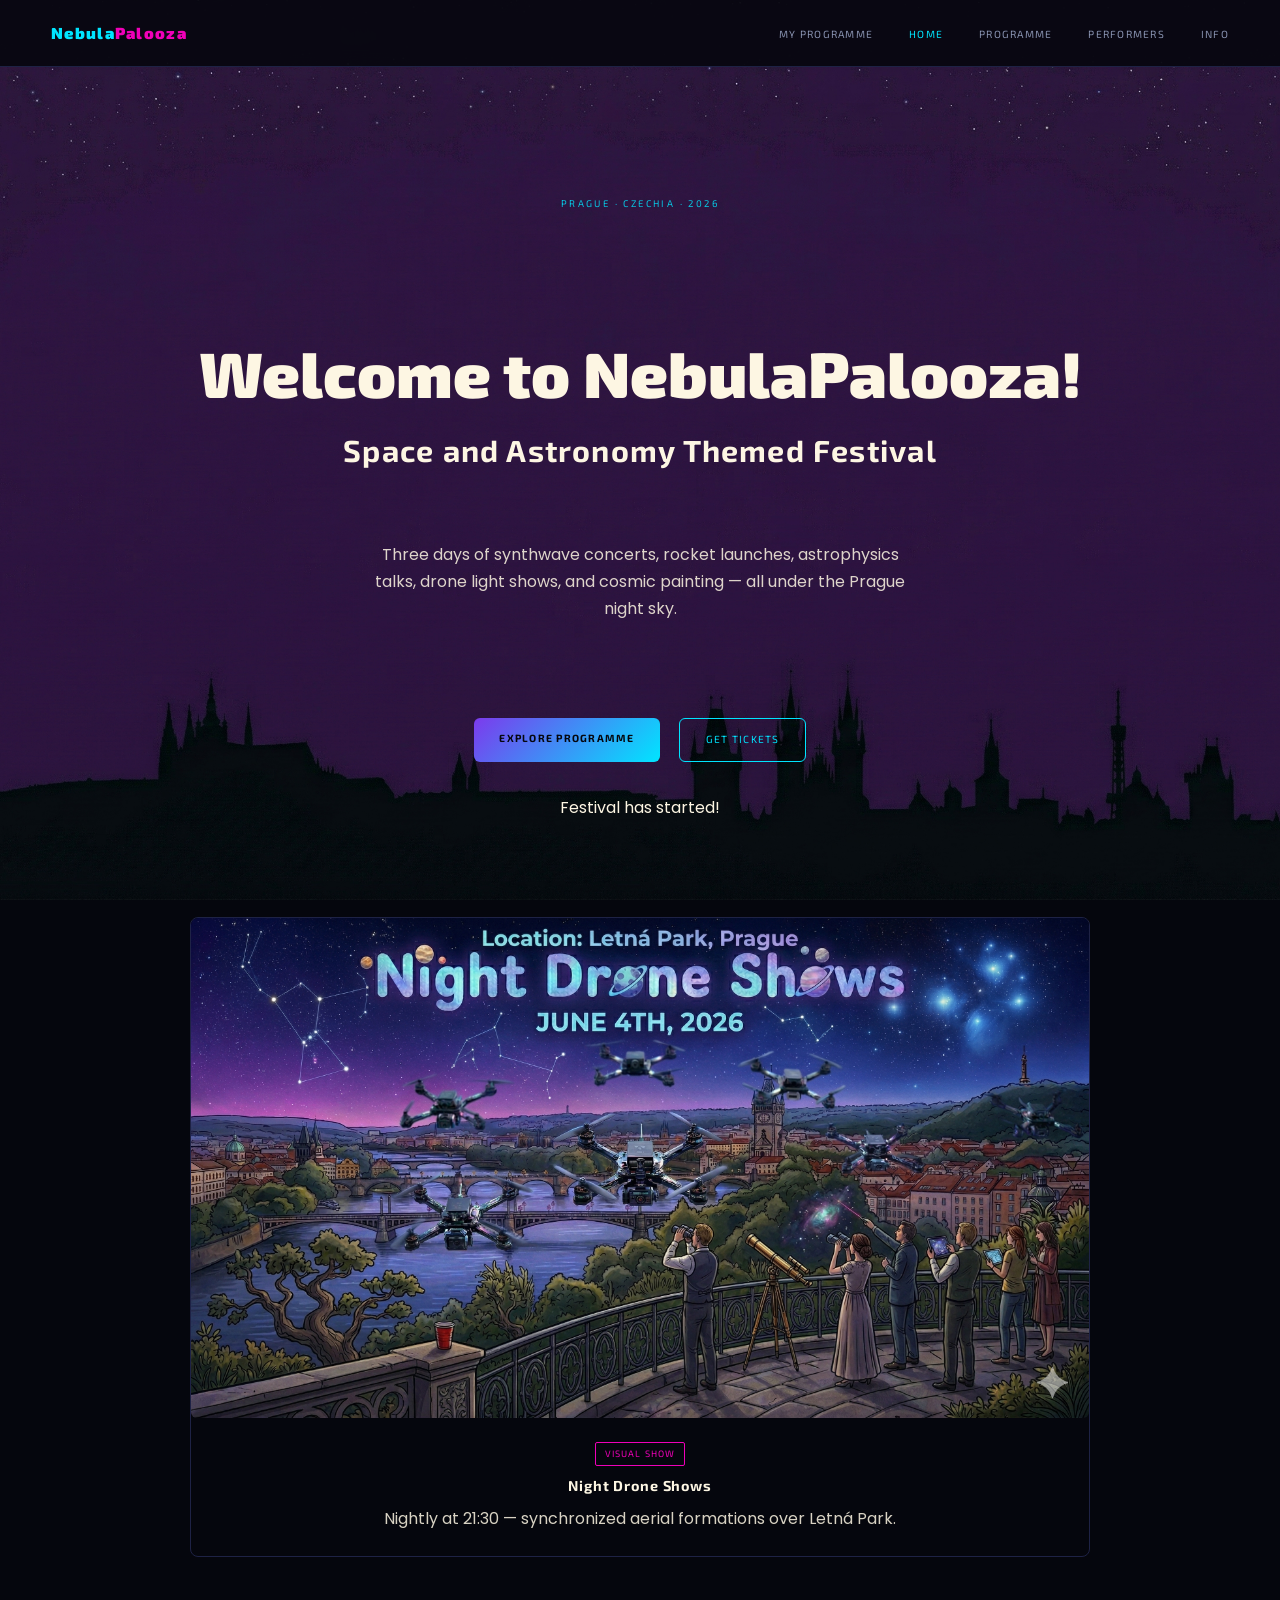
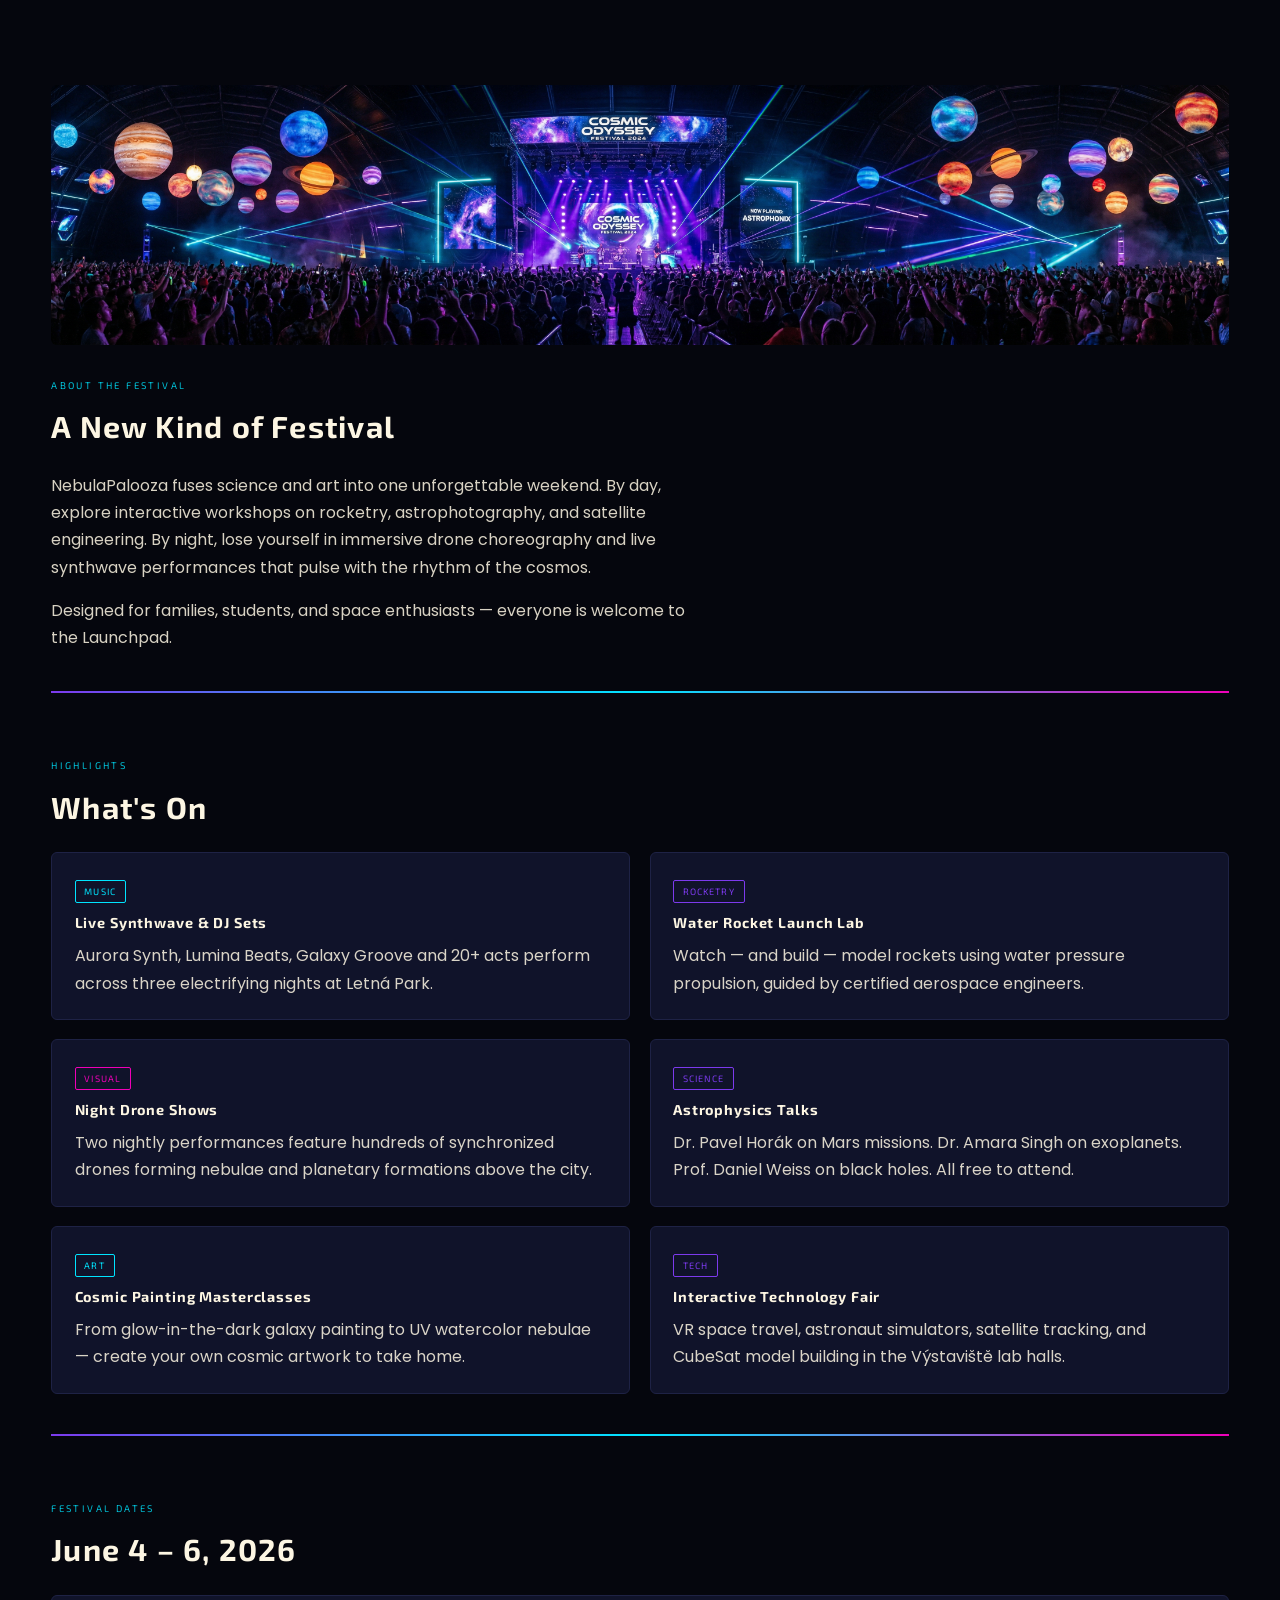
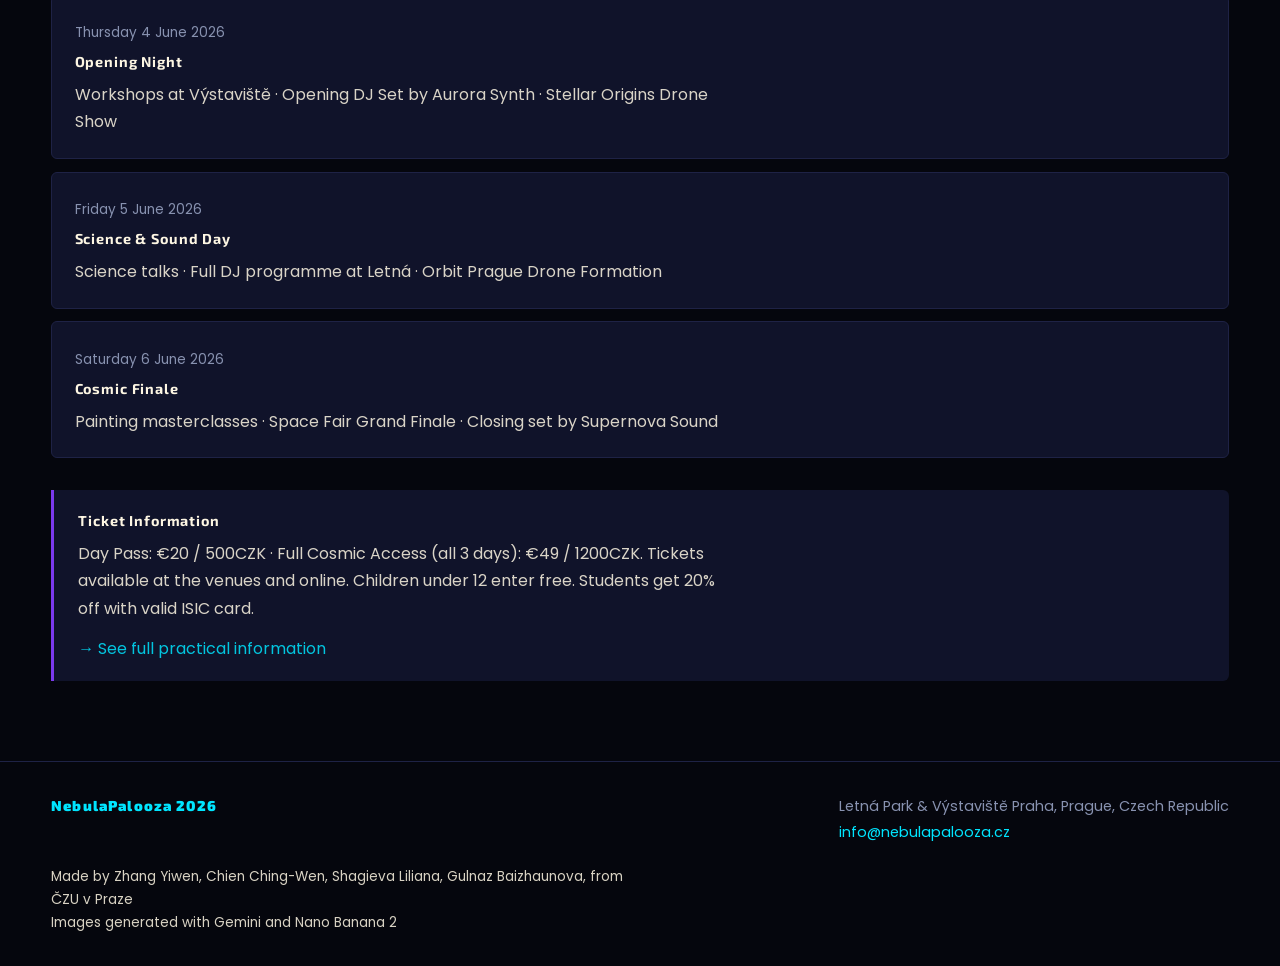
==== web/index.html @ 49fc740e "first commit" ====
<!doctype html>
<html lang="en">
  <head>
    <meta charset="UTF-8" />
    <meta name="viewport" content="width=device-width, initial-scale=1.0" />
    <title>NebulaPalooza 2026 – Space Meets Sound | Prague</title>
    <meta
      name="description"
      content="NebulaPalooza 2026 — a Sci-Art fusion festival in Prague blending synthwave music, rocket launches, astrophysics talks, and cosmic painting masterclasses. June 4–6, 2026."
    />

    <!-- Open Graph -->
    <meta
      property="og:title"
      content="NebulaPalooza 2026 – Space Meets Sound"
    />
    <meta
      property="og:description"
      content="A Sci-Art fusion festival in Prague — June 4–6, 2026. Live synthwave, rocket launches, science talks, and cosmic art."
    />
    <meta
      property="og:image"
      content="https://picsum.photos/seed/nebula/1200/630"
    />
    <meta property="og:type" content="website" />

    <!-- JSON-LD: Festival -->
    <script type="application/ld+json">
      {
        "@context": "https://schema.org",
        "@type": "Festival",
        "name": "NebulaPalooza",
        "url": "https://nebulapalooza.cz",
        "description": "A Sci-Art fusion festival blending high-energy music with educational space exploration.",
        "startDate": "2026-06-04",
        "endDate": "2026-06-06",
        "location": [
          {
            "@type": "Place",
            "name": "Letná Park",
            "address": {
              "@type": "PostalAddress",
              "addressLocality": "Prague",
              "addressCountry": "CZ"
            }
          },
          {
            "@type": "Place",
            "name": "Výstaviště Praha",
            "address": {
              "@type": "PostalAddress",
              "addressLocality": "Prague",
              "addressCountry": "CZ"
            }
          }
        ],
        "organizer": { "@type": "Organization", "name": "NebulaPalooza Team" }
      }
    </script>

    <link rel="stylesheet" href="style.css" />
  </head>
  <body class="home">
    <header>
      <div class="logo">Nebula<span>Palooza</span></div>
      <nav>
        <a href="custom_list.html">My Programme</a>
        <a href="index.html" class="active">Home</a>
        <a href="programme.html">Programme</a>
        <a href="performers.html">Performers</a>
        <a href="practical.html">Info</a>
      </nav>
    </header>

    <main>
      <section class="hero">
        <div class="hero-content">
          <p class="label">PRAGUE · CZECHIA · 2026</p>
          <h1>Welcome to NebulaPalooza!</h1>
          <h2>Space and Astronomy Themed Festival</h2>
          <p>Three days of synthwave concerts, rocket launches, astrophysics talks, drone light shows, and cosmic painting — all under the Prague night sky.</p>
          <div class="cta-row">
            <a href="programme.html" class="btn btn-primary">Explore Programme</a>
            <a href="practical.html" class="btn btn-ghost">Get Tickets</a>
          </div>

          <div class="countdown">
            <div class="countdown-box">
              <span class="num" id="cd-days">--</span>
              <span class="lbl">Days</span>
            </div>
            <div class="countdown-box">
              <span class="num" id="cd-hrs">--</span>
              <span class="lbl">Hours</span>
            </div>
            <div class="countdown-box">
              <span class="num" id="cd-min">--</span>
              <span class="lbl">Minutes</span>
            </div>
            <div class="countdown-box">
              <span class="num" id="cd-sec">--</span>
              <span class="lbl">Seconds</span>
            </div>
          </div>
        </div>

        <!-- Carousel -->
        <div class="carousel" style="position:relative;z-index:1;">
          <div class="carousel-track" id="carousel-track">

            <div class="carousel-slide">
              <img src="images/carousel_1.png" alt="Night drone show at Letná Park" class="carousel-img">
              <div class="carousel-caption">
                <div class="tag tag-pink">Visual Show</div>
                <h3>Night Drone Shows</h3>
                <p>Nightly at 21:30 — synchronized aerial formations over Letná Park.</p>
              </div>
            </div>

            <div class="carousel-slide">
              <img src="images/carousel_2.png" alt="Live synthwave concert" class="carousel-img">
              <div class="carousel-caption">
                <div class="tag tag-cyan">Music</div>
                <h3>Live Synthwave & DJs</h3>
                <p>Aurora Synth, Lumina Beats, Galaxy Groove and 20+ acts over three nights.</p>
              </div>
            </div>

            <div class="carousel-slide">
              <img src="images/carousel_3.png" alt="Water rocket launch" class="carousel-img">
              <div class="carousel-caption">
                <div class="tag">Rocketry</div>
                <h3>Water Rocket Launch Lab</h3>
                <p>Build and launch model rockets with certified aerospace engineers.</p>
              </div>
            </div>

            <div class="carousel-slide">
              <img src="images/carousel_4.png" alt="Cosmic painting masterclass" class="carousel-img">
              <div class="carousel-caption">
                <div class="tag tag-pink">Art</div>
                <h3>Cosmic Painting Masterclasses</h3>
                <p>Glow-in-the-dark galaxies, UV nebulae, and alien worlds — all levels welcome.</p>
              </div>
            </div>
          </div>
        </div>
      </section>

      <!-- About -->
      <section id="about">
        <img
          src="images/banner.png"
          id="banner"
          alt="NebulaPalooza night scene with drone light show over Letná Park"
        />
        <p class="label">About the festival</p>
        <h2>A New Kind of Festival</h2>
        <p>
          NebulaPalooza fuses science and art into one unforgettable weekend. By
          day, explore interactive workshops on rocketry, astrophotography, and
          satellite engineering. By night, lose yourself in immersive drone
          choreography and live synthwave performances that pulse with the
          rhythm of the cosmos.
        </p>
        <p style="margin-top: 1rem">
          Designed for families, students, and space enthusiasts — everyone is
          welcome to the Launchpad.
        </p>
      </section>

      <hr class="glow-line" />

      <!-- Highlights -->
      <section id="highlights">
        <p class="label">Highlights</p>
        <h2>What's On</h2>
        <div class="grid-2">
          <article class="card">
            <div class="tag tag-cyan">Music</div>
            <h3>Live Synthwave & DJ Sets</h3>
            <p>
              Aurora Synth, Lumina Beats, Galaxy Groove and 20+ acts perform
              across three electrifying nights at Letná Park.
            </p>
          </article>
          <article class="card">
            <div class="tag">Rocketry</div>
            <h3>Water Rocket Launch Lab</h3>
            <p>
              Watch — and build — model rockets using water pressure propulsion,
              guided by certified aerospace engineers.
            </p>
          </article>
          <article class="card">
            <div class="tag tag-pink">Visual</div>
            <h3>Night Drone Shows</h3>
            <p>
              Two nightly performances feature hundreds of synchronized drones
              forming nebulae and planetary formations above the city.
            </p>
          </article>
          <article class="card">
            <div class="tag">Science</div>
            <h3>Astrophysics Talks</h3>
            <p>
              Dr. Pavel Horák on Mars missions. Dr. Amara Singh on exoplanets.
              Prof. Daniel Weiss on black holes. All free to attend.
            </p>
          </article>
          <article class="card">
            <div class="tag tag-cyan">Art</div>
            <h3>Cosmic Painting Masterclasses</h3>
            <p>
              From glow-in-the-dark galaxy painting to UV watercolor nebulae —
              create your own cosmic artwork to take home.
            </p>
          </article>
          <article class="card">
            <div class="tag">Tech</div>
            <h3>Interactive Technology Fair</h3>
            <p>
              VR space travel, astronaut simulators, satellite tracking, and
              CubeSat model building in the Výstaviště lab halls.
            </p>
          </article>
        </div>
      </section>

      <hr class="glow-line" />

      <!-- Dates -->
      <section id="dates">
        <p class="label">Festival Dates</p>
        <h2>June 4 – 6, 2026</h2>
        <ul>
          <li class="card" style="margin-bottom: 0.8rem">
            <time datetime="2026-06-04">Thursday 4 June 2026</time>
            <h3 style="margin-top: 0.3rem">Opening Night</h3>
            <p>
              Workshops at Výstaviště · Opening DJ Set by Aurora Synth · Stellar
              Origins Drone Show
            </p>
          </li>
          <li class="card" style="margin-bottom: 0.8rem">
            <time datetime="2026-06-05">Friday 5 June 2026</time>
            <h3 style="margin-top: 0.3rem">Science & Sound Day</h3>
            <p>
              Science talks · Full DJ programme at Letná · Orbit Prague Drone
              Formation
            </p>
          </li>
          <li class="card">
            <time datetime="2026-06-06">Saturday 6 June 2026</time>
            <h3 style="margin-top: 0.3rem">Cosmic Finale</h3>
            <p>
              Painting masterclasses · Space Fair Grand Finale · Closing set by
              Supernova Sound
            </p>
          </li>
        </ul>
      </section>

      <aside>
        <h3>Ticket Information</h3>
        <p>
          Day Pass: €20 / 500CZK · Full Cosmic Access (all 3 days): €49 / 1200CZK. Tickets
          available at the venues and online. Children under 12 enter free. Students get 20% off with valid ISIC card.
        </p>
        <p style="margin-top: 0.8rem">
          <a href="practical.html">→ See full practical information</a>
        </p>
      </aside>
    </main>

    <footer>
      <div class="logo">NebulaPalooza 2026</div>
      <address>
        Letná Park &amp; Výstaviště Praha, Prague, Czech Republic<br />
        <a href="mailto:info@nebulapalooza.cz">info@nebulapalooza.cz</a>
      </address>
      <p>Made by Zhang Yiwen, Chien Ching-Wen, Shagieva Liliana, Gulnaz Baizhaunova, from ČZU v Praze <br> Images generated with Gemini and Nano Banana 2</p>
    </footer>

    <script src="carousel.js"></script>
    <script src="countdown.js"></script>
  </body>
</html>
---- web/style.css ----
/* NebulaPalooza 2026 — style.css */

/* --- 1. Imports --- */
@import url('https://fonts.googleapis.com/css2?family=Exo+2:wght@400;700;900&family=Poppins:wght@300;400;500&display=swap');

/* --- 2. Custom Properties --- */
:root {
  --black: #05060d;
  --panel: #10132a;
  --border: #1e2245;
  --cyan: #00e5ff;
  --violet: #7c3aed;
  --pink: #f000b8;
  --white: #fdf6e3;
  --muted: #8892b0;
  --fh: 'Exo 2', sans-serif;
  --fb: 'Poppins', sans-serif;
  --gap: 1.2rem;
  --section-gap: 4rem;
}

/* --- 3. Reset & Base --- */
*,
*::before,
*::after {
  box-sizing: border-box;
  margin: 0;
  padding: 0;
}

html {
  scroll-behavior: smooth;
}

body {
  background-image: url('images/background.png');
  background-size: cover;
  background-attachment: fixed;
  background-position: center top;
  background-color: var(--black);
  color: var(--white);
  font-family: var(--fb);
  font-size: 1rem;
  line-height: 1.7;
}

img {
  display: block;
  max-width: 100%;
  border-radius: 6px;
}

a {
  color: var(--cyan);
  text-decoration: none;
}

a:hover {
  text-decoration: underline;
}

ul,
ol {
  list-style: none;
}

/* --- 4. Typography --- */
h1,
h2,
h3 {
  font-family: var(--fh);
  font-weight: 700;
}

h1 {
  font-size: clamp(2rem, 5vw, 4.5rem);
  font-weight: 900;
  line-height: 1.05;
}

h2 {
  font-size: clamp(1.3rem, 3vw, 1.9rem);
  letter-spacing: 0.04em;
  margin-bottom: var(--gap);
}

h3 {
  font-size: 0.9rem;
  letter-spacing: 0.06em;
  margin-bottom: 0.4rem;
}

p {
  color: var(--white);
  max-width: 65ch;
  opacity: 0.85;
}

time {
  color: var(--muted);
  font-size: 0.85rem;
}

address {
  font-style: normal;
  color: var(--muted);
  font-size: 0.9rem;
  line-height: 1.8;
}

.label {
  font-family: var(--fh);
  font-size: 0.6rem;
  letter-spacing: 0.25em;
  text-transform: uppercase;
  color: var(--cyan);
  margin-bottom: 0.5rem;
}

/* --- 5. Header & Nav --- */
header {
  display: flex;
  align-items: center;
  justify-content: space-between;
  padding: 1.2rem 4vw;
  border-bottom: 1px solid var(--border);
  background: rgba(5, 6, 13, 0.88);
  backdrop-filter: blur(10px);
  position: sticky;
  top: 0;
  z-index: 100;
}

.logo {
  font-family: var(--fh);
  font-size: 1rem;
  font-weight: 900;
  letter-spacing: 0.08em;
  color: var(--cyan);
}

.logo span {
  color: var(--pink);
}

nav a {
  font-family: var(--fh);
  font-size: 0.65rem;
  letter-spacing: 0.12em;
  text-transform: uppercase;
  color: var(--muted);
  margin-left: 2rem;
  transition: color 0.2s;
}

nav a:hover,
nav a.active {
  color: var(--cyan);
  text-decoration: none;
}

/* --- 6. Layout --- */
main {
  padding: 0 4vw 5rem;
}

section {
  margin-top: var(--section-gap);
}

.grid-2,
.grid-3 {
  display: grid;
  grid-template-columns: repeat(auto-fill, minmax(400px, 1fr));
  gap: var(--gap);
}

.glow-line {
  height: 2px;
  background: linear-gradient(90deg, var(--violet), var(--cyan), var(--pink));
  border: none;
  margin: 2.5rem 0;
}

/* --- 7. Components --- */
.card {
  background: var(--panel);
  border: 1px solid var(--border);
  border-radius: 6px;
  padding: 1.4rem;
  transition: border-color 0.2s, transform 0.2s;
}

.card:hover {
  border-color: var(--cyan);
  transform: translateY(-3px);
}

.tag {
  display: inline-block;
  font-family: var(--fh);
  font-size: 0.58rem;
  letter-spacing: 0.12em;
  text-transform: uppercase;
  padding: 0.18rem 0.55rem;
  border-radius: 2px;
  border: 1px solid var(--violet);
  color: var(--violet);
  margin-bottom: 0.5rem;
}

.tag-cyan {
  border-color: var(--cyan);
  color: var(--cyan);
}

.tag-pink {
  border-color: var(--pink);
  color: var(--pink);
}

.btn {
  display: inline-block;
  font-family: var(--fh);
  font-size: 0.65rem;
  letter-spacing: 0.12em;
  text-transform: uppercase;
  padding: 0.75rem 1.6rem;
  border-radius: 6px;
  transition: opacity 0.2s, transform 0.2s;
}

.btn:hover {
  opacity: 0.85;
  transform: translateY(-2px);
  text-decoration: none;
}

.btn-primary {
  background: linear-gradient(135deg, var(--violet), var(--cyan));
  color: var(--black);
  font-weight: 700;
}

.btn-ghost {
  border: 1px solid var(--cyan);
  color: var(--cyan);
}

aside {
  background: var(--panel);
  border-left: 3px solid var(--violet);
  padding: 1.2rem 1.5rem;
  border-radius: 0 6px 6px 0;
  margin-top: 2rem;
}

/* --- 8. Hero --- */
.hero {
  min-height: 86vh;
  display: flex;
  flex-direction: column;
  justify-content: center;
  align-items: center;
  text-align: center;
  padding: var(--section-gap) 0;
}

.hero h1 {
  white-space: nowrap;
  margin-top: var(--section-gap);
  margin-bottom: var(--gap);
}

.hero h2 {
  margin-bottom: var(--section-gap);
}

.hero-content {
  display: flex;
  flex-direction: column;
  align-items: center;
  margin-bottom: var(--section-gap);
}

.hero-content > p {
  text-align: center;
  max-width: 55ch;
  margin-bottom: var(--section-gap);
}

.cta-row {
  display: flex;
  gap: var(--gap);
  flex-wrap: wrap;
  justify-content: center;
  margin-top: 2rem;
}

.countdown {
  display: flex;
  gap: 2rem;
  justify-content: center;
  margin: 2rem 0;
}

.countdown .num {
  display: block;
  font-family: var(--fh);
  font-size: 2.2rem;
  font-weight: 900;
  color: var(--cyan);
}

.countdown .lbl {
  font-size: 0.6rem;
  letter-spacing: 0.15em;
  text-transform: uppercase;
  color: var(--muted);
}

/* --- 9. Programme --- */
.event-row {
  display: grid;
  grid-template-columns: 90px 1fr auto;
  align-items: center;
  gap: var(--gap);
  padding: 0.85rem 1rem;
  border-bottom: 1px solid var(--border);
}

.event-row:hover {
  background: rgba(255, 255, 255, 0.03);
}

/* --- 10. Performers --- */
.detail-grid {
  display: grid;
  grid-template-columns: 260px 1fr;
  gap: 2.5rem;
  align-items: start;
}

.performer-photo {
  width: 100%;
  aspect-ratio: 1;
  object-fit: cover;
  border-radius: 6px;
  border: 2px solid var(--border);
}

/* --- 11. Special images --- */
#banner {
  width: 100%;
  height: 260px;
  object-fit: cover;
  margin-bottom: 2rem;
}

#events {
  width: 100%;
  height: 270px;
  object-fit: cover;
  border: 1px solid var(--cyan);
  box-shadow: 0 0 24px rgba(0, 229, 255, 0.25);
  margin-bottom: 2rem;
}

/* --- 12. Carousel --- */
.carousel {
  max-width: 900px;
  width: 100%;
  margin: 0 auto;
  overflow: hidden;
  border-radius: 8px;
  border: 1px solid var(--border);
}

.carousel-track {
  display: flex;
  transition: transform 0.8s cubic-bezier(0.4, 0, 0.2, 1);
}

.carousel-slide {
  min-width: 100%;
  flex-shrink: 0;
  overflow: hidden;
}

.carousel-slide img {
  width: 100%;
  height: 500px;
  object-fit: cover;
}

.carousel-caption {
  padding: 1.5rem 2rem;
  text-align: center;
  display: flex;
  flex-direction: column;
  align-items: center;
}

/* --- 13. Footer --- */
footer {
  border-top: 1px solid var(--border);
  padding: 2rem 4vw;
  display: flex;
  justify-content: space-between;
  flex-wrap: wrap;
  gap: var(--gap);
  color: var(--muted);
  font-size: 0.85rem;
}

footer .logo {
  font-family: var(--fh);
  font-size: 0.9rem;
  color: var(--cyan);
}

/* --- 14. Media Queries --- */
@media (max-width: 680px) {
  nav a {
    margin-left: 0.8rem;
  }

  .detail-grid,
  .event-row {
    grid-template-columns: 1fr;
  }

  .countdown {
    gap: var(--gap);
  }
}
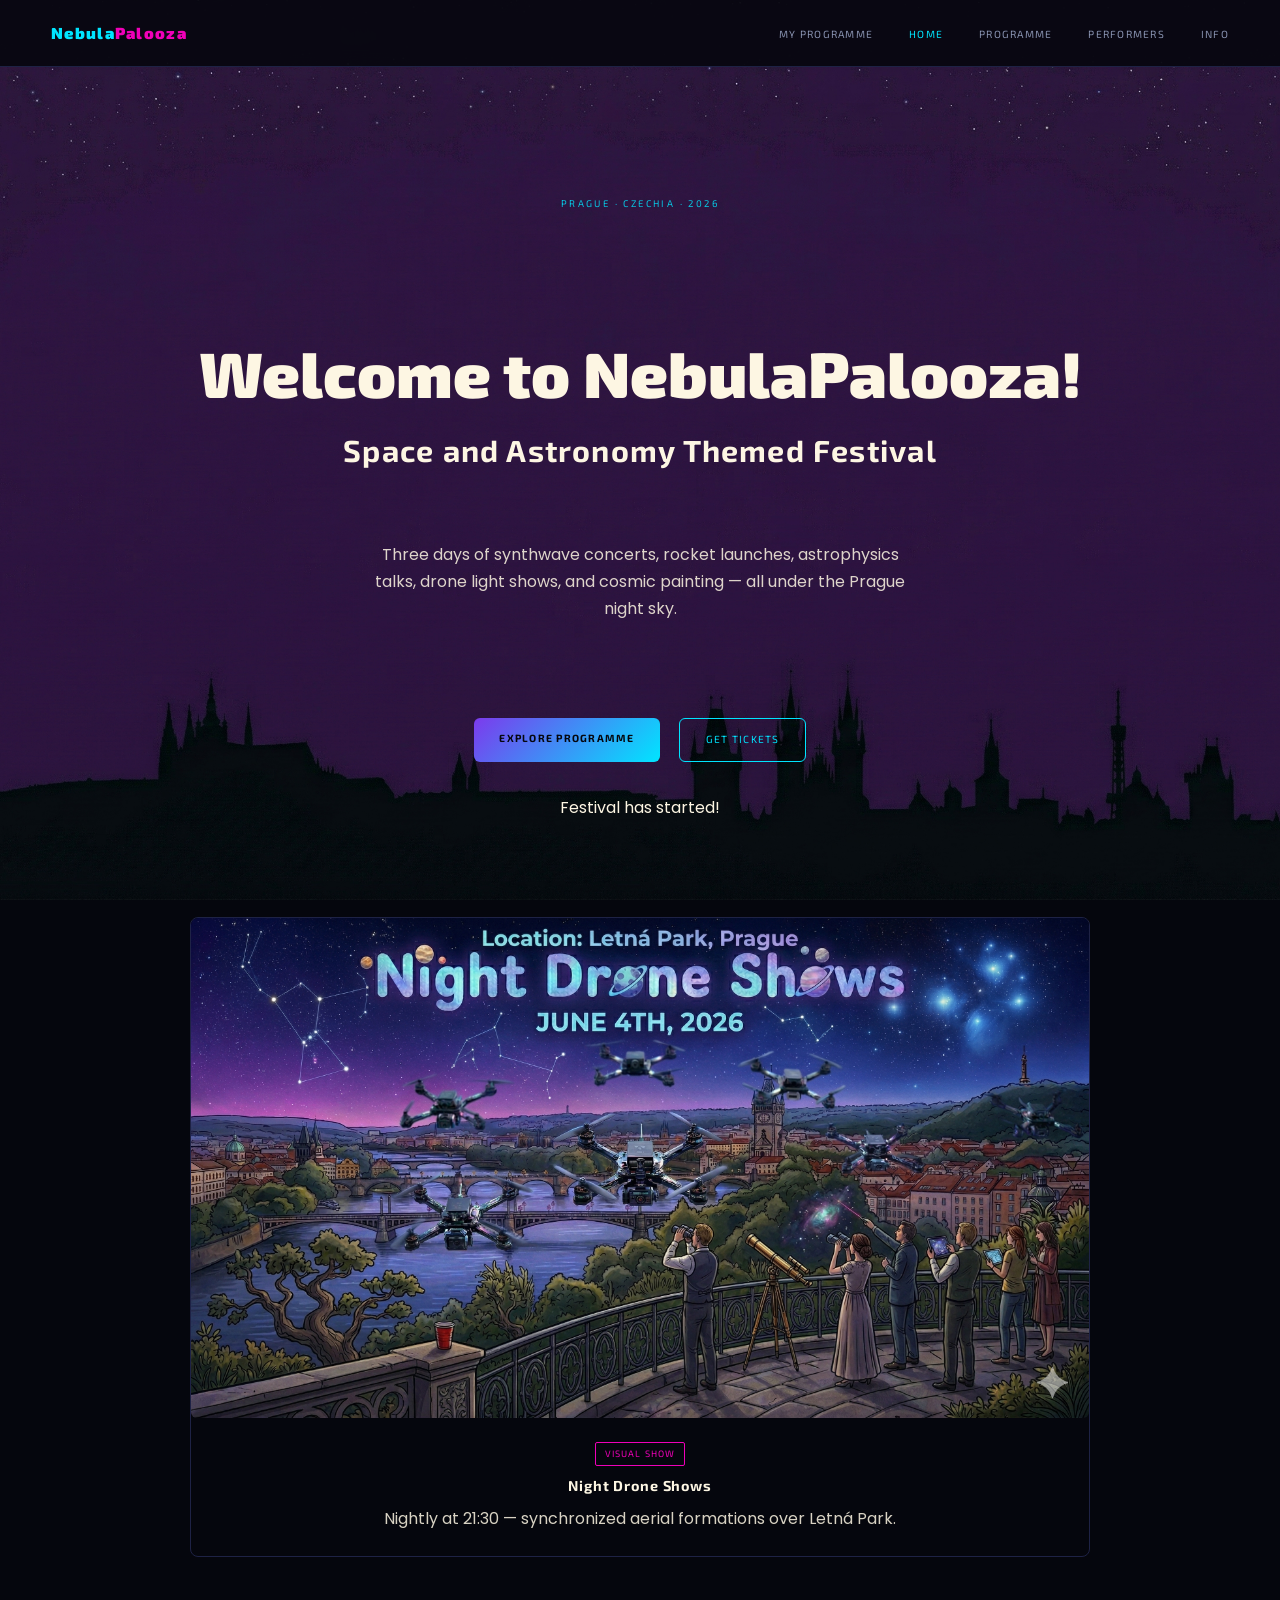
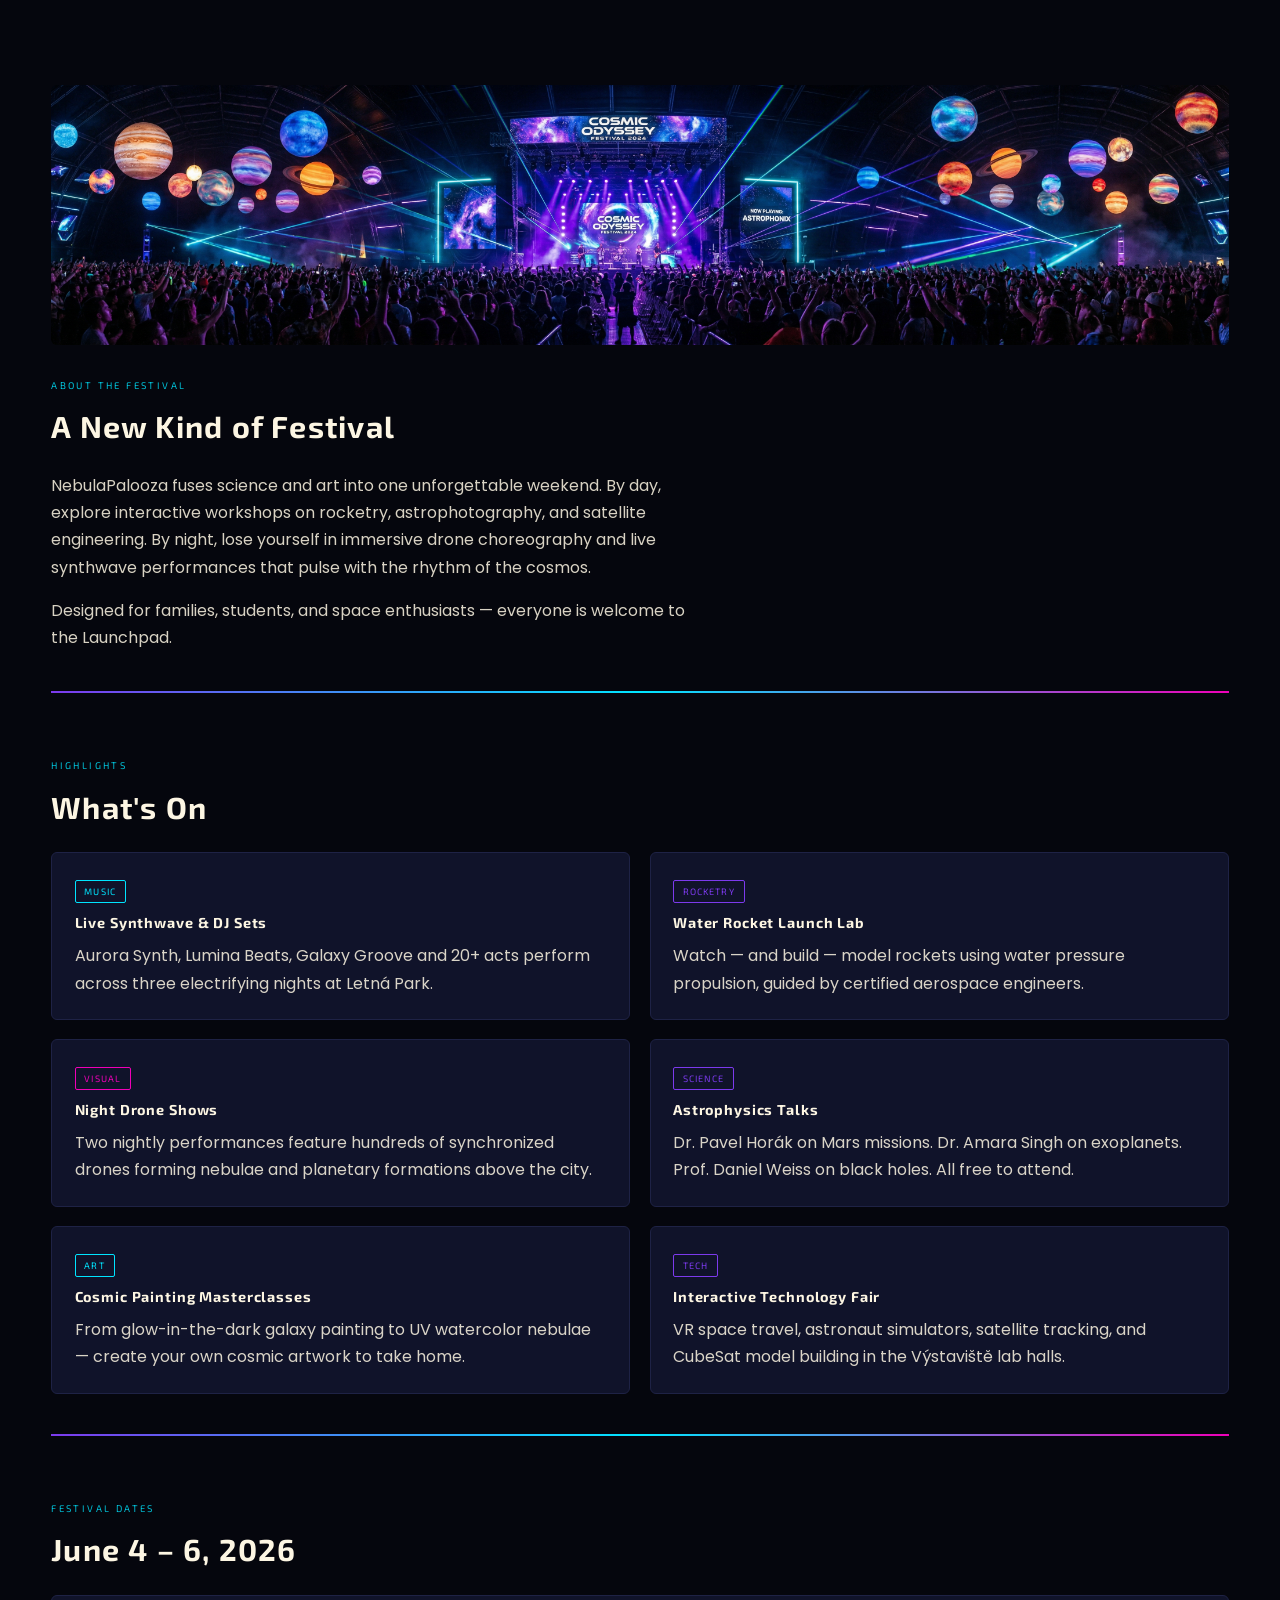
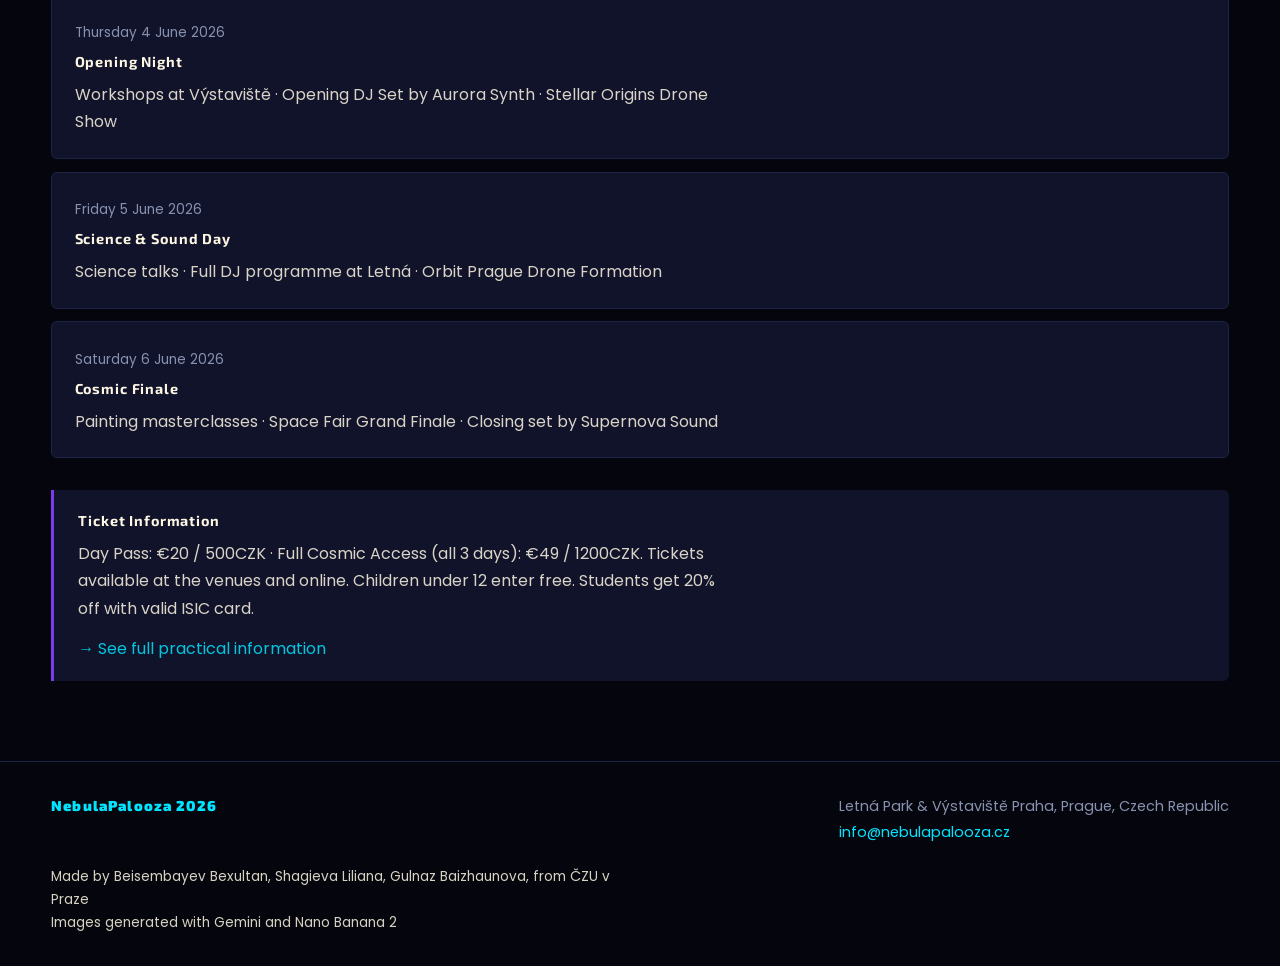
==== commit 29c68837: "Fix team names in footer and readme" ====
--- a/web/index.html
+++ b/web/index.html
@@ -279,7 +279,7 @@
         Letná Park &amp; Výstaviště Praha, Prague, Czech Republic<br />
         <a href="mailto:info@nebulapalooza.cz">info@nebulapalooza.cz</a>
       </address>
-      <p>Made by Zhang Yiwen, Chien Ching-Wen, Shagieva Liliana, Gulnaz Baizhaunova, from ČZU v Praze <br> Images generated with Gemini and Nano Banana 2</p>
+      <p>Made by Beisembayev Bexultan, Shagieva Liliana, Gulnaz Baizhaunova, from ČZU v Praze <br> Images generated with Gemini and Nano Banana 2</p>
     </footer>
 
     <script src="carousel.js"></script>
--- a/web/style.css
+++ b/web/style.css
@@ -433,4 +433,38 @@
   .countdown {
     gap: var(--gap);
   }
-}+}
+/* --- Programme: two venue columns (Letná left, Výstaviště right) --- */
+.venue-columns {
+  display: grid;
+  grid-template-columns: 1fr 1fr;
+  gap: 2rem;
+  align-items: start;
+  margin-top: var(--gap);
+}
+
+.venue-columns > section {
+  margin-top: 0;
+  min-width: 0;
+}
+
+.venue-columns .event-row {
+  grid-template-columns: 70px 1fr auto auto;
+  gap: 0.8rem;
+}
+
+.venue-columns .event-row > .tag {
+  margin-bottom: 0;
+}
+
+@media (max-width: 1000px) {
+  .venue-columns {
+    grid-template-columns: 1fr;
+  }
+}
+
+@media (max-width: 680px) {
+  .venue-columns .event-row {
+    grid-template-columns: 1fr;
+  }
+}
